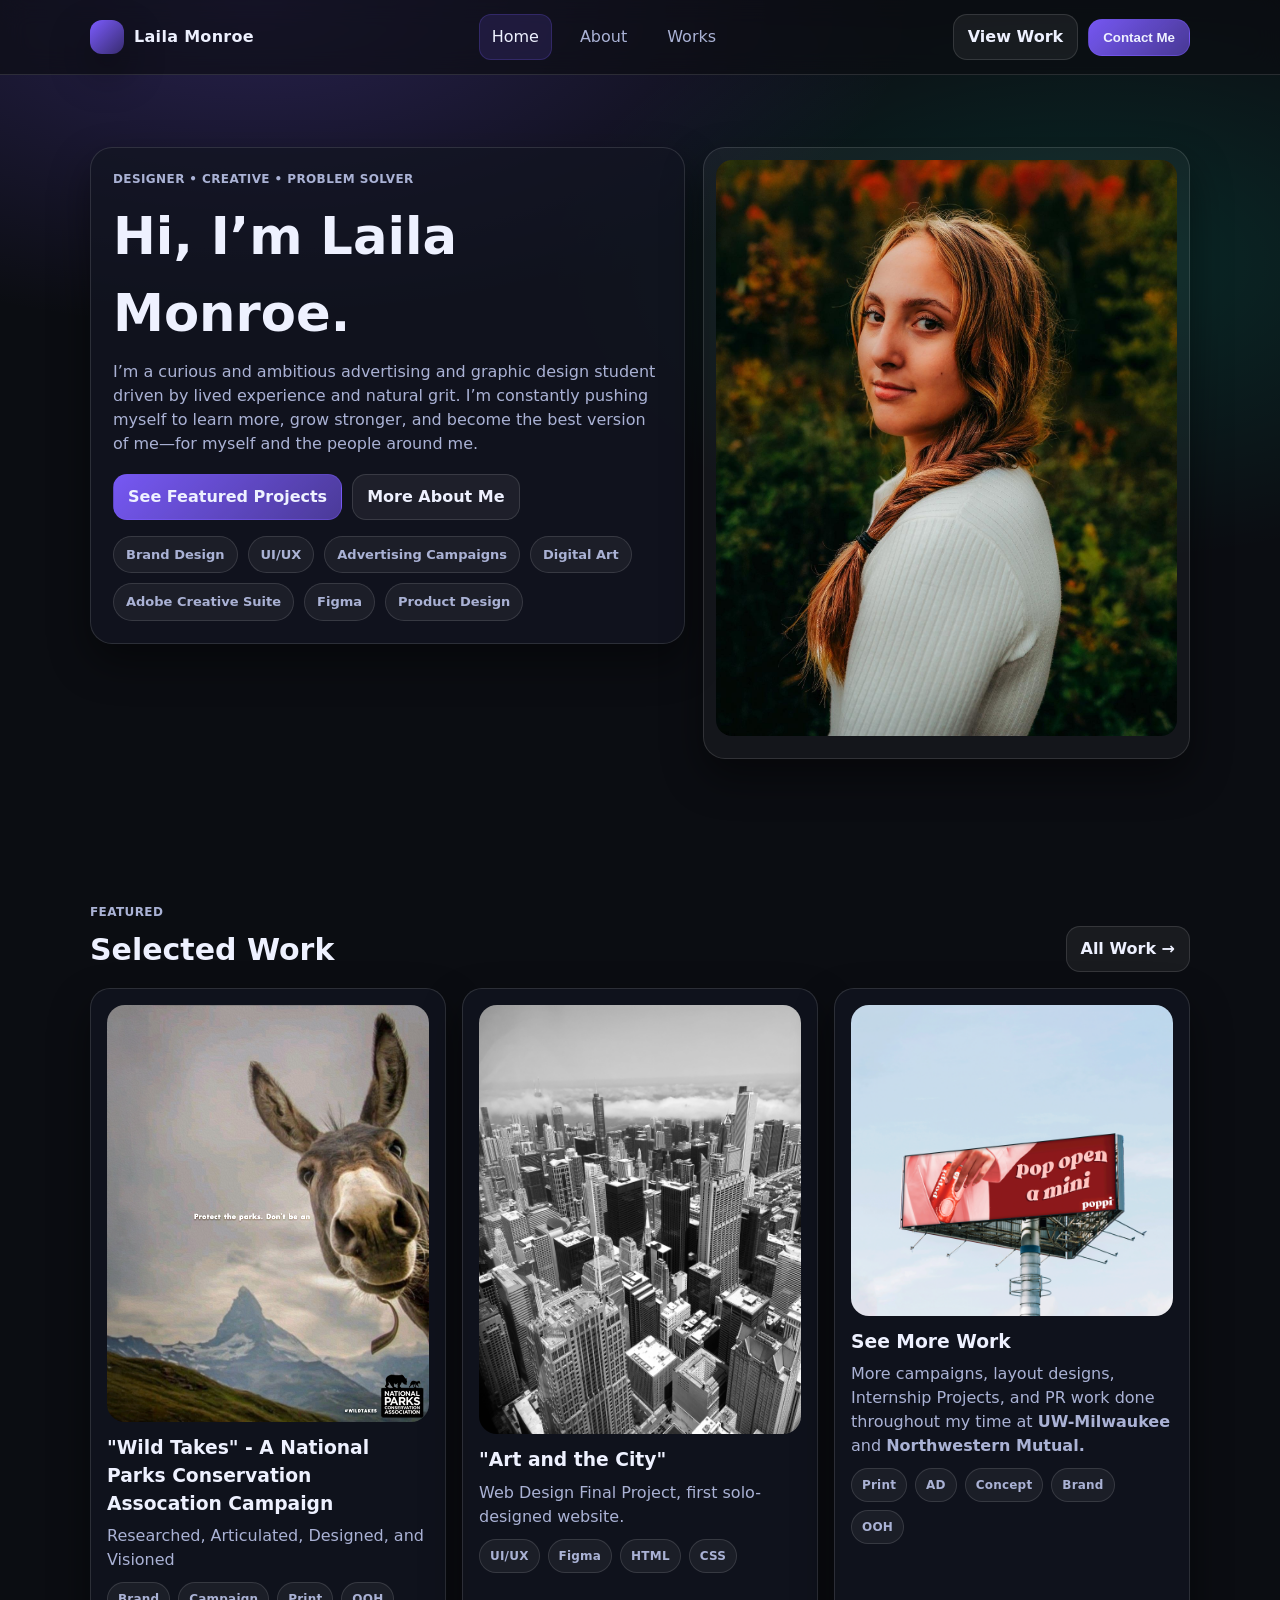
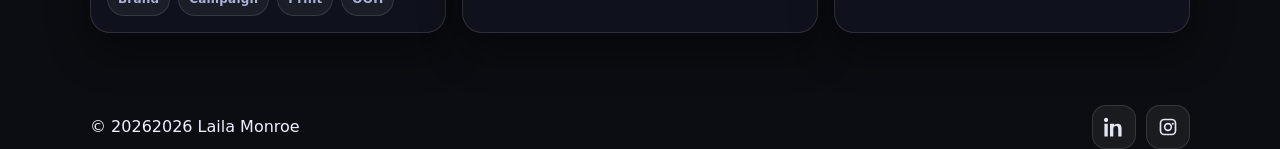
==== index.html @ 77f10ff6 "Update index.html" ====
<!doctype html>
<html lang="en">
<head>
  <meta charset="utf-8" />
  <meta name="viewport" content="width=device-width,initial-scale=1" />
  <title>Laila Monroe — Portfolio</title>
  <link rel="stylesheet" href="assets/css/styles.css" />
</head>
<body>

<header class="header">
  <div class="container">
    <nav class="navbar">
      <a class="brand" href="index.html">
        <span class="brand-badge"></span>
        <span>Laila Monroe</span>
      </a>

      <div class="nav-links">
        <a data-nav href="index.html">Home</a>
        <a data-nav href="about.html">About</a>
        <a data-nav href="works.html">Works</a>
        
      </div>

      <div class="actions">
        <a class="btn" href="works.html">View Work</a>
        <button class="btn primary" data-open-contact>Contact Me</button>
      </div>
    </nav>
  </div>
</header>

<main>
  <section class="section">
    <div class="container hero">
      <div class="hero-card">
        <div class="kicker">Designer • Creative • Problem Solver</div>
        <h1>Hi, I’m Laila Monroe.</h1>
        <p class="lead">
     I’m a curious and ambitious advertising and graphic design student driven by lived experience and natural grit. I’m constantly pushing myself to learn more, grow stronger, and become the best version of me—for myself and the people around me.
        <div class="actions">
          <a class="btn primary" href="works.html">See Featured Projects</a>
          <a class="btn" href="about.html">More About Me</a>
        </div>
        <div class="pills">
          <span class="pill">Brand Design</span>
          <span class="pill">UI/UX</span>
          <span class="pill">Advertising Campaigns</span>
          <span class="pill">Digital Art</span>
          <span class="pill">Adobe Creative Suite</span>
          <span class="pill">Figma</span>
          <span class="pill">Product Design</span>
        </div>
      </div>

      <div class="hero-media">
        <img src="assets/img/about/12EDFD7E-B3FA-4A56-BC71-613D9333C29A (1).JPG" alt="Featured mockup preview" />
        <div class="small" style="margin-top:10px;">
          
        </div>
      </div>
    </div>
  </section>

  <section class="section">
    <div class="container">
      <div style="display:flex; align-items:end; justify-content:space-between; gap:16px; margin-bottom:16px;">
        <div>
          <div class="kicker">Featured</div>
          <h2 style="margin:6px 0 0;">Selected Work</h2>
        </div>
        <a class="btn" href="works.html">All Work →</a>
      </div>

      <div class="grid">
        <a class="card" href="projects/project-1.html">
          <img src="assets/img/project-1/npca-ad-2.png" alt="Project 1 preview" />
          <h3>"Wild Takes" - A National Parks Conservation Assocation Campaign</h3>
          <p>Researched, Articulated, Designed, and Visioned</p>
          <div class="meta">
            <span class="tag">Brand</span><span class="tag">Campaign</span><span class="tag">Print</span><span class="tag">OOH</span>
          </div>
        </a>

        <a class="card" href="projects/project-2.html">
          <img src="assets/img/about/IMG_1219.jpeg" alt="Project 2 preview" />
          <h3>"Art and the City"</h3>
          <p>Web Design Final Project, first solo-designed website.</p>
          <div class="meta">
            <span class="tag">UI/UX</span><span class="tag">Figma</span><span class="tag">HTML</span><span class="tag">CSS</span>
          </div>
        </a>

        <a class="card" href="works.html">
          <img src="assets/img/project-3/poppi-billboard.png" alt="More work preview" />
          <h3>See More Work</h3>
          <p>More campaigns, layout designs, Internship Projects, and PR work done throughout my time at <b>UW-Milwaukee</b> and <b>Northwestern Mutual. </b></p>
          <div class="meta">
            <span class="tag">Print</span><span class="tag">AD</span><span class="tag">Concept</span><span class="tag">Brand</span><span class="tag">OOH</span>
          </div>
        </a>
      </div>
    </div>
  </section>
</main>

<footer class="footer-inner">
  <div class="container footer-inner">
    <div>© 2026<span id="year"></span> Laila Monroe</div>

    <div class="social">
      <a class="social-link" href="https://www.linkedin.com/in/lailamonroe" target="_blank" rel="noopener" aria-label="LinkedIn">
        <svg viewBox="0 0 24 24" aria-hidden="true">
          <path d="M4.98 3.5C4.98 4.88 3.87 6 2.5 6S0 4.88 0 3.5 1.12 1 2.5 1s2.48 1.12 2.48 2.5ZM.5 23.5h4V7.98h-4V23.5ZM8.5 7.98h3.84v2.12h.05c.54-1.02 1.86-2.1 3.83-2.1 4.1 0 4.86 2.7 4.86 6.2v9.3h-4v-8.25c0-1.97-.04-4.5-2.74-4.5-2.74 0-3.16 2.14-3.16 4.36v8.39h-4V7.98Z"/>
        </svg>
      </a>

      <a class="social-link" href="https://www.instagram.com/artxxlai" target="_blank" rel="noopener" aria-label="Instagram">
        <svg viewBox="0 0 24 24" aria-hidden="true">
          <path d="M7.5 2h9A5.5 5.5 0 0 1 22 7.5v9A5.5 5.5 0 0 1 16.5 22h-9A5.5 5.5 0 0 1 2 16.5v-9A5.5 5.5 0 0 1 7.5 2Zm0 2A3.5 3.5 0 0 0 4 7.5v9A3.5 3.5 0 0 0 7.5 20h9a3.5 3.5 0 0 0 3.5-3.5v-9A3.5 3.5 0 0 0 16.5 4h-9ZM12 7a5 5 0 1 1 0 10 5 5 0 0 1 0-10Zm0 2a3 3 0 1 0 0 6 3 3 0 0 0 0-6Zm5.75-2.25a1.25 1.25 0 1 1 0 2.5 1.25 1.25 0 0 1 0-2.5Z"/>
        </svg>
      </a>
    </div>
  </div>
</footer>

<!-- Contact Modal -->
<div class="modal-backdrop" data-modal-backdrop>
  <div class="modal" role="dialog" aria-modal="true" aria-label="Contact form">
    <div class="modal-header">
      <h2>Contact Me</h2>
      <button class="close-btn" data-close-contact>Close</button>
    </div>

    <form class="form" action="https://formspree.io/f/YOUR_FORM_ID" method="POST">
      <input class="input" name="name" placeholder="Your name" required />
      <input class="input" type="email" name="email" placeholder="Your email" required />
      <textarea class="input" name="message" placeholder="What do you want to make together?" required></textarea>
      <button class="btn primary" type="submit">Send</button>
      
    </form>
  </div>
</div>

<script src="assets/js/main.js"></script>
<script>
  document.getElementById("year").textContent = new Date().getFullYear();
</script>
</body>
</html>
---- assets/css/styles.css ----
/* =========================
   1) THEME
========================= */
:root{
  --bg:#0b0d12;
  --card:#121622;
  --text:#eef1ff;
  --muted:#aab2d5;
  --accent:#7c5cff;
  --border:rgba(255,255,255,.12);
  --shadow: 0 18px 40px rgba(0,0,0,.45);

  --container: 1100px;
  --radius-sm: 14px;
  --radius-md: 20px;
  --radius-lg: 22px;
}

/* =========================
   2) BASE / RESET
========================= */
*{ box-sizing:border-box; }
html,body{ margin:0; padding:0; }

body{
  font-family: ui-sans-serif, system-ui, -apple-system, Segoe UI, Roboto, Arial, "Apple Color Emoji","Segoe UI Emoji";
  background:
    radial-gradient(1200px 600px at 20% 0%, rgba(124,92,255,.25), transparent 55%),
    radial-gradient(900px 500px at 85% 15%, rgba(0,255,200,.12), transparent 60%),
    var(--bg);
  color:var(--text);
  line-height:1.5;
}

a{ color:inherit; text-decoration:none; }
img{ max-width:100%; display:block; border-radius:18px; }

.small{
  color: var(--muted);
  font-size: 13px;
  line-height: 1.4;
}

/* =========================
   3) LAYOUT
========================= */
.container{ width:min(var(--container), 92%); margin:0 auto; }
.section{ padding:72px 0; }

/* =========================
   3.1) GLOBAL HERO + GRID
========================= */
.hero{
  display:grid;
  grid-template-columns: 1.1fr .9fr;
  gap: 18px;
  align-items: start;
}

.hero-card{
  background: rgba(18,22,34,.72);
  border: 1px solid var(--border);
  border-radius: var(--radius-lg);
  padding: 22px;
  box-shadow: var(--shadow);
}

.hero-media{
  border-radius: var(--radius-lg);
  overflow:hidden;
  border: 1px solid var(--border);
  background: rgba(255,255,255,.04);
  box-shadow: var(--shadow);
  padding: 12px;
}

.hero-media img{
  border-radius: 16px;
}

.grid{
  display:grid;
  grid-template-columns: repeat(12, 1fr);
  gap: 16px;
  align-items: stretch;
}

/* default card span for grids */
.grid > .card,
.grid > a.card{
  grid-column: span 4;
}

@media (max-width: 980px){
  .hero{ grid-template-columns: 1fr; }
  .grid > .card,
  .grid > a.card{ grid-column: span 6; }
}

@media (max-width: 620px){
  .grid > .card,
  .grid > a.card{ grid-column: span 12; }
}

.sectionTitle{
  display:flex;
  align-items:flex-end;
  justify-content:space-between;
  gap: 16px;
  margin-bottom: 14px;
}

.sectionTitle h2{ margin: 0; }
.sectionTitle p{
  margin: 0;
  color: var(--muted);
}

/* =========================
   4) HEADER / NAV
========================= */
.header{
  position: sticky;
  top:0;
  z-index:50;
  backdrop-filter: blur(12px);
  background: rgba(11,13,18,.65);
  border-bottom: 1px solid var(--border);
}

.navbar{
  display:flex;
  align-items:center;
  justify-content:space-between;
  gap:16px;
  padding:14px 0;
}

.brand{
  display:flex;
  align-items:center;
  gap:10px;
  font-weight:700;
  letter-spacing:.3px;
}

.brand-badge{
  width:34px;
  height:34px;
  border-radius:12px;
  background: linear-gradient(135deg, var(--accent), rgba(124,92,255,.35));
  box-shadow: var(--shadow);
}

.nav-links{
  display:flex;
  align-items:center;
  gap:16px;
}

.nav-links a{
  padding:10px 12px;
  border-radius:12px;
  color: var(--muted);
}

.nav-links a:hover{
  background: rgba(255,255,255,.06);
  color: var(--text);
}

.nav-links a.active{
  color: var(--text);
  background: rgba(124,92,255,.14);
  border:1px solid rgba(124,92,255,.22);
}

.actions{
  display:flex;
  align-items:center;
  gap:10px;
}

/* =========================
   5) BUTTONS
========================= */
.btn{
  display:inline-flex;
  align-items:center;
  justify-content:center;
  padding:10px 14px;
  border-radius: var(--radius-sm);
  border:1px solid var(--border);
  background: rgba(255,255,255,.06);
  color: var(--text);
  cursor:pointer;
  font-weight:600;
  transition: transform .2s ease, background .2s ease, filter .2s ease;
}
.btn:hover{
  transform: translateY(-1px);
  background: rgba(255,255,255,.09);
}

.btn.primary{
  border-color: rgba(124,92,255,.35);
  background: linear-gradient(135deg, rgba(124,92,255,.95), rgba(124,92,255,.55));
}
.btn.primary:hover{ filter: brightness(1.05); }

/* =========================
   6) TYPOGRAPHY
========================= */
.kicker{
  color: var(--muted);
  font-weight:600;
  letter-spacing:.4px;
  text-transform: uppercase;
  font-size:12px;
}

h1{
  font-size: clamp(34px, 4vw, 54px);
  margin:10px 0 8px;
}

h2{
  font-size: clamp(22px, 2.6vw, 30px);
  margin: 8px 0 0;
}

h3{
  margin: 12px 0 6px;
}

.lead{
  color: var(--muted);
  font-size:16px;
  margin:0 0 18px;
}

/* =========================
   7) CARDS / STACKS
========================= */
.card{
  background: rgba(18,22,34,.7);
  border: 1px solid var(--border);
  border-radius: var(--radius-md);
  padding:16px;
  box-shadow: var(--shadow);
}

a.card{
  display:block;
  transition: transform .2s ease, background .2s ease, border-color .2s ease;
}
a.card:hover{
  transform: translateY(-2px);
  background: rgba(18,22,34,.82);
  border-color: rgba(124,92,255,.25);
}

.card p{
  color: var(--muted);
  margin: 0 0 10px;
}
.card p:last-child{ margin-bottom: 0; }

.stack{
  display:grid;
  gap:16px;
}

.card--prose p{
  margin:0 0 12px;
  color: var(--muted);
}
.card--prose p:last-child{ margin-bottom:0; }
.card--prose h3{ margin:6px 0 10px; }

.card--prose::after{
  content:"";
  display:block;
  clear:both;
}

/* =========================
   7.1) META TAGS
========================= */
.meta{
  display:flex;
  flex-wrap:wrap;
  gap:8px;
  margin-top: 10px;
}

.tag{
  padding: 7px 10px;
  border-radius: 999px;
  border: 1px solid var(--border);
  background: rgba(255,255,255,.05);
  color: var(--muted);
  font-weight: 700;
  font-size: 12px;
  letter-spacing: .2px;
}

/* =========================
   8) PILLS
========================= */
.pills{
  display:flex;
  flex-wrap:wrap;
  gap:10px;
  margin-top:16px;
}

.pill{
  padding:8px 12px;
  border-radius:999px;
  border:1px solid var(--border);
  background: rgba(255,255,255,.05);
  color: var(--muted);
  font-weight:600;
  font-size:13px;
}

/* optional: pills used as links */
.pills-links .pill{
  display:inline-flex;
  align-items:center;
  justify-content:center;
  cursor:pointer;
  transition: transform .2s ease, background .2s ease, border-color .2s ease;
}
.pills-links .pill:hover{
  transform: translateY(-1px);
  background: rgba(124,92,255,.14);
  border-color: rgba(124,92,255,.22);
  color: var(--text);
}

/* =========================
   8.1) SWIPER / SLIDERS 
========================= */
.swiper{
  width: 100%;
}

.mag-slide{
  background: rgba(18,22,34,.65);
  border: 1px solid var(--border);
  border-radius: var(--radius-lg);
  padding: 12px;
  box-shadow: var(--shadow);
}

.mag-slide img{
  width: 100%;
  height: auto;
  border-radius: 16px;
}

/* =========================
   9) FOOTER + SOCIAL
========================= */
.footer{
  padding: 28px 0;
  border-top: 1px solid var(--border);
  color: var(--muted);
}

.footer-inner{
  display:flex;
  align-items:center;
  justify-content:space-between;
  gap:16px;
}

.social{
  display:flex;
  align-items:center;
  gap:10px;
}

.social-link{
  width:44px;
  height:44px;
  min-width:44px;
  min-height:44px;
  border-radius: var(--radius-sm);
  display:grid;
  place-items:center;
  border:1px solid var(--border);
  background: rgba(255,255,255,.06);
  overflow:hidden;
  transition: transform .2s ease, background .2s ease, border-color .2s ease;
}
.social-link:hover{
  transform: translateY(-2px);
  background: rgba(124,92,255,.18);
  border-color: rgba(124,92,255,.45);
}

.social-link svg{
  width:20px !important;
  height:20px !important;
  max-width:20px;
  max-height:20px;
  fill: currentColor;
  opacity:.95;
  flex-shrink:0;
}

/* =========================
   10) MODAL + FORM
========================= */
.modal-backdrop{
  position:fixed;
  inset:0;
  display:none;
  place-items:center;
  padding:18px;
  background: rgba(0,0,0,.6);
}

.modal{
  width: min(620px, 96%);
  background: rgba(18,22,34,.95);
  border: 1px solid var(--border);
  border-radius: var(--radius-lg);
  padding:18px;
  box-shadow: var(--shadow);
}

.modal-header{
  display:flex;
  justify-content:space-between;
  align-items:center;
  gap:12px;
  margin-bottom:10px;
}

.close-btn{
  border:1px solid var(--border);
  background: rgba(255,255,255,.06);
  border-radius: var(--radius-sm);
  padding:10px 12px;
  cursor:pointer;
  color: var(--text);
}

.form{ display:grid; gap:12px; }

.input{
  width:100%;
  padding:12px 14px;
  border-radius: var(--radius-sm);
  border:1px solid var(--border);
  background: rgba(255,255,255,.06);
  color: var(--text);
  outline:none;
}
.input::placeholder{ color: rgba(170,178,213,.75); }

.input:focus{
  border-color: rgba(124,92,255,.45);
  box-shadow: 0 0 0 3px rgba(124,92,255,.18);
}

textarea.input{
  min-height: 120px;
  resize: vertical;
}

/* =========================
   11) ABOUT PAGE
========================= */
.about-header{
  display: grid;
  grid-template-columns: 1.25fr 0.75fr;
  gap: 24px;
  align-items: center;
  margin-bottom: 16px;
}
.about-header .about-photo{ justify-self: end; }

.about-photo{
  width: 240px;
  aspect-ratio: 1 / 1.15;
  border-radius: 22px;
  overflow:hidden;
  border: 1px solid var(--border);
  background: rgba(255,255,255,.04);
  box-shadow: var(--shadow);
}
.about-photo img{
  width: 100%;
  height: 100%;
  object-fit: cover;
  border-radius: 0;
}

/* About layout */
.about-layout{
  display:grid;
  grid-template-columns: 1.15fr .85fr;
  gap:16px;
  align-items:start;
}

.tool-list{
  margin:10px 0 0;
  padding-left:18px;
  color: var(--muted);
}
.tool-list li{ margin:8px 0; }

/* =========================
   ABOUT — LIFE HERO SLIDER
========================= */
.life-hero{ margin-top: 16px; }

.life-hero-slider{
  position: relative;
  width: 100%;
  border-radius: 22px;
  overflow: hidden;
  border: 1px solid var(--border);
  background: rgba(18,22,34,.6);
  box-shadow: var(--shadow);
  line-height: 0;
}

.life-slide{
  position: absolute;
  inset: 0;
  margin: 0;
  opacity: 0;
  transition: opacity .7s ease;
}
.life-slide.active{
  opacity: 1;
  position: relative;
}

.life-slide img{
  width: 100%;
  height: clamp(280px, 42vw, 520px);
  object-fit: cover;
  object-position: center;
  display: block;
  border-radius: 0;
}

.life-caption{
  position: absolute;
  left: 16px;
  right: 16px;
  bottom: 16px;
  padding: 12px 14px;
  border-radius: 16px;
  border: 1px solid rgba(255,255,255,.14);
  background: rgba(11,13,18,.62);
  backdrop-filter: blur(10px);
  line-height: 1.25;
}
.life-title{
  font-weight: 800;
  letter-spacing: .2px;
  font-size: 16px;
}
.life-sub{
  margin-top: 4px;
  color: var(--muted);
  font-size: 13px;
}

.life-arrow{
  position: absolute;
  top: 50%;
  transform: translateY(-50%);
  width: 42px;
  height: 42px;
  border-radius: 14px;
  border: 1px solid rgba(255,255,255,.14);
  background: rgba(11,13,18,.45);
  color: var(--text);
  display: grid;
  place-items: center;
  cursor: pointer;
  line-height: 1;
  font-size: 26px;
}
.life-arrow:hover{ background: rgba(11,13,18,.65); }
.life-arrow.prev{ left: 14px; }
.life-arrow.next{ right: 14px; }

.life-dots{
  position: absolute;
  left: 50%;
  bottom: 14px;
  transform: translateX(-50%);
  display: flex;
  gap: 8px;
}
.life-dot{
  width: 9px;
  height: 9px;
  border-radius: 999px;
  border: 1px solid rgba(255,255,255,.24);
  background: rgba(255,255,255,.12);
  cursor: pointer;
}
.life-dot.active{
  background: rgba(124,92,255,.9);
  border-color: rgba(124,92,255,.9);
}

@media (max-width: 520px){
  .life-caption{
    left: 12px;
    right: 12px;
    bottom: 36px;
  }
}

/* =========================
   ABOUT — MINI SLIDER (WRAPS TEXT)
========================= */
.mini-slider{
  position: relative;
  overflow: hidden;
  border-radius: 60px;
  border: 0px solid var(--border);
  background: rgba(255,255,255,.04);
  box-shadow: var(--shadow);
  line-height: 0;
}

.mini-track{
  position: relative;
  width: 100%;
}

.mini-slide{
  position: absolute;
  inset: 0;
  margin: 0;
  opacity: 0;
  transition: opacity .5s ease;
}
.mini-slide.active{
  opacity: 1;
  position: relative;
}

.mini-slide img{
  width: 100%;
  height: 100%;
  object-fit: cover;
  border-radius: 0;
}

/* caption */
.mini-cap{
  position: absolute;
  left: 10px;
  right: 10px;
  bottom: 10px;
  padding: 8px 10px;
  border-radius: 12px;
  border: 0px solid rgba(255,255,255,.14);
  background: rgba(11,13,18,.62);
  backdrop-filter: blur(10px);
  color: var(--text);
  font-size: 12px;
  line-height: 1.25;
}

/* arrows */
.mini-arrow{
  position: absolute;
  top: 50%;
  transform: translateY(-50%);
  width: 32px;
  height: 32px;
  border-radius: 12px;
  border: 1px solid rgba(255,255,255,.14);
  background: rgba(11,13,18,.45);
  color: var(--text);
  display: grid;
  place-items: center;
  cursor: pointer;
  line-height: 1;
  font-size: 20px;
}
.mini-arrow.prev{ left: 8px; }
.mini-arrow.next{ right: 8px; }
.mini-arrow:hover{ background: rgba(11,13,18,.65); }

.mini-dots{
  position: absolute;
  left: 50%;
  bottom: 10px;
  transform: translateX(-50%);
  display: flex;
  gap: 7px;
}
.mini-dot{
  width: 8px;
  height: 8px;
  border-radius: 999px;
  border: 1px solid rgba(255,255,255,.24);
  background: rgba(255,255,255,.12);
  cursor: pointer;
}
.mini-dot.active{
  background: rgba(124,92,255,.9);
  border-color: rgba(124,92,255,.9);
}

/* FLOAT WRAP VERSION */
.mini-slider--float{
  float: right;
  width: 220px;         
  aspect-ratio: 1 / 1;  
  margin: 6px 0 12px 14px;
}

/* Mobile: stack it (no wrap) */
@media (max-width: 700px){
  .mini-slider--float{
    float: none;
    width: 100%;
    margin: 12px 0;
  }
}

/* =========================
   ABOUT — REAL MAP EMBED
========================= */
.map-card{
  position: relative;
  width: 100%;
  height: 190px;
  margin-top: 12px;
  border-radius: 18px;
  overflow: hidden;
  border: 1px solid var(--border);
  background: rgba(18,22,34,.75);
  box-shadow: var(--shadow);
}

.map-iframe{
  width: 100%;
  height: 100%;
  border: 0;
  display: block;
}

.map-card .map-iframe{
  filter: saturate(.9) contrast(1.05);
}

.map-label{
  position: absolute;
  left: 12px;
  bottom: 12px;
  padding: 10px 12px;
  border-radius: 14px;
  border: 1px solid rgba(255,255,255,.14);
  background: rgba(11,13,18,.62);
  backdrop-filter: blur(10px);
  color: var(--text);
  font-weight: 800;
  letter-spacing: .2px;
}

.map-pin{
  position:absolute;
  left: 58%;
  top: 45%;
  width: 14px;
  height: 14px;
  border-radius: 999px;
  background: var(--accent);
  box-shadow: 0 0 0 7px rgba(124,92,255,.22);
}
.map-pin::after{
  content:"";
  position:absolute;
  left:50%;
  top:100%;
  transform:translateX(-50%);
  width:0; height:0;
  border-left:7px solid transparent;
  border-right:7px solid transparent;
  border-top:10px solid var(--accent);
}

/* =========================
   12) RESPONSIVE
========================= */
@media (max-width: 900px){
  .about-layout{ grid-template-columns: 1fr; }

  .about-header{ grid-template-columns: 1fr; }
  .about-header .about-photo{ justify-self: start; }

  .footer-inner{
    flex-direction: column;
    align-items: flex-start;
  }
}
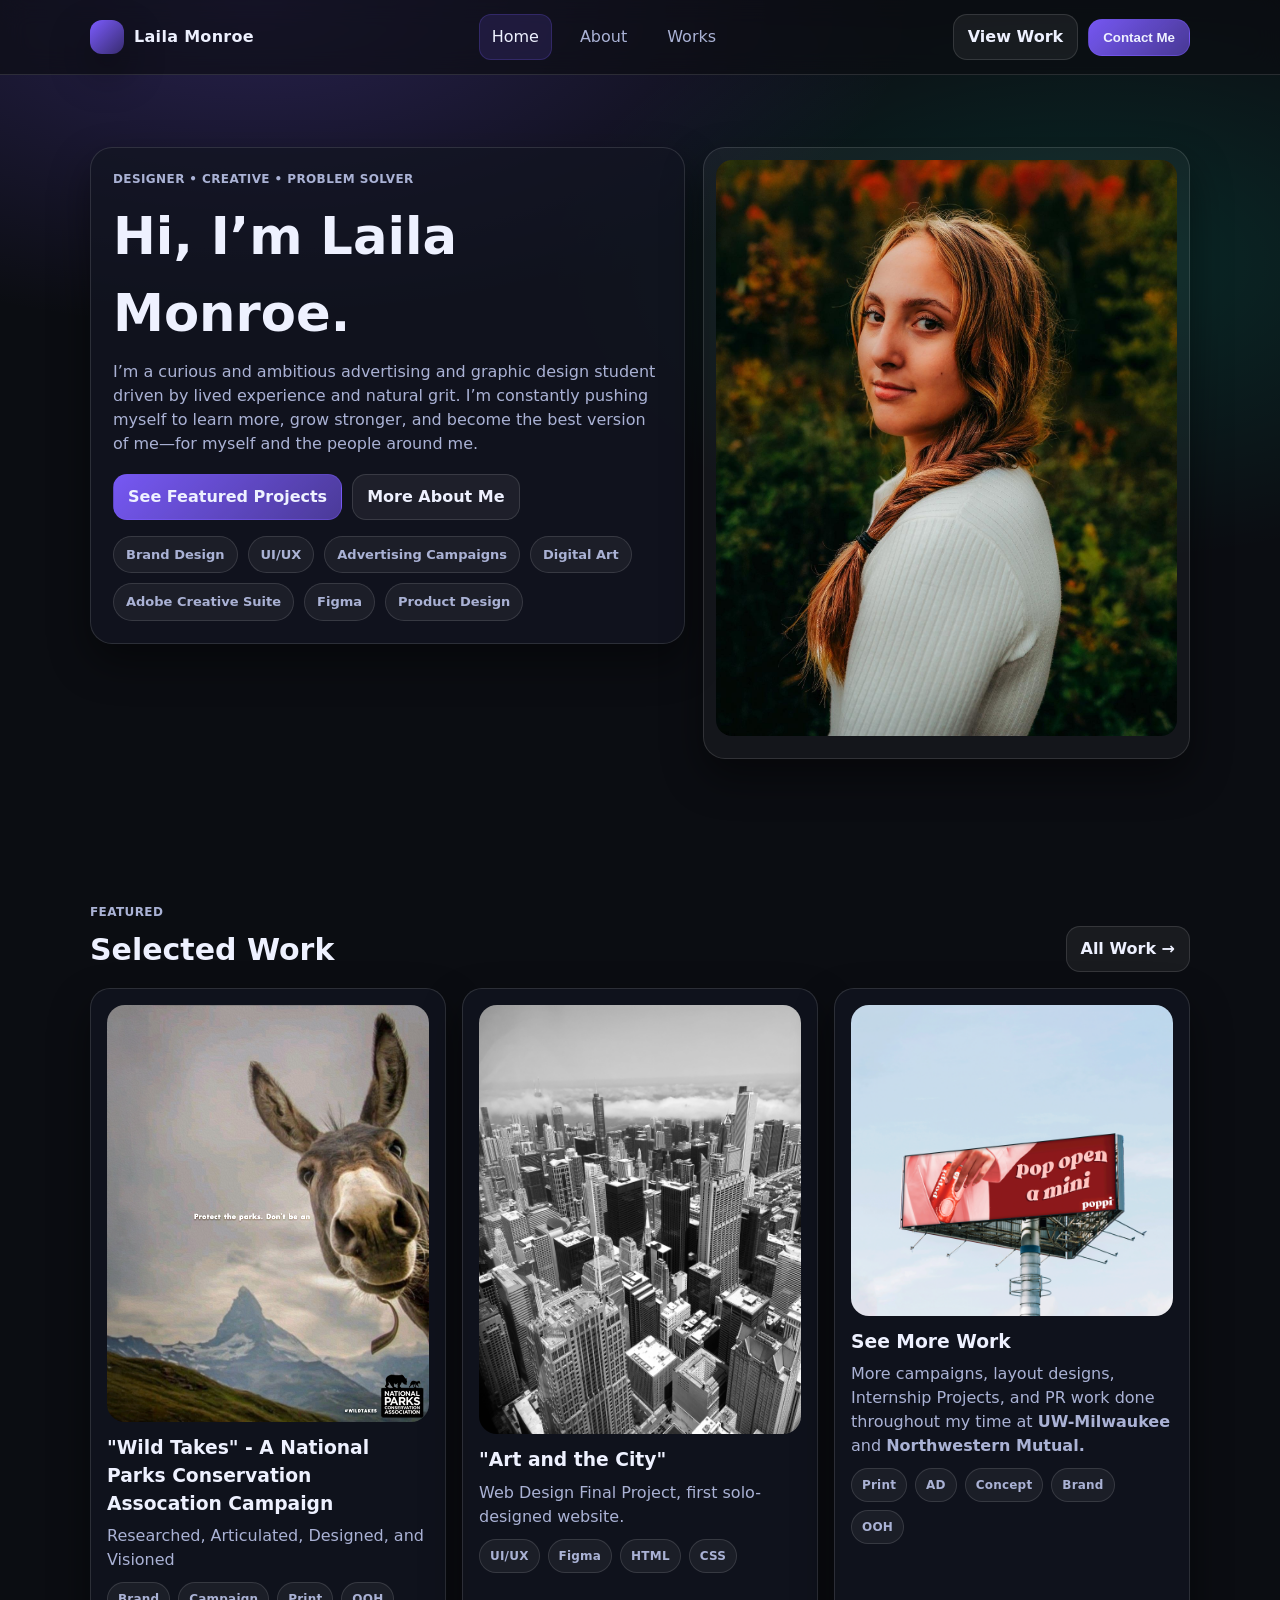
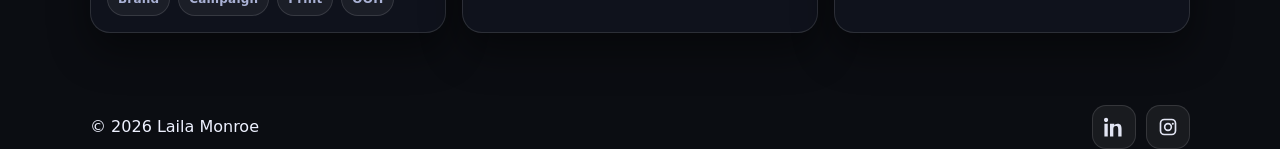
==== commit 42306aa1: "dates" ====
--- a/index.html
+++ b/index.html
@@ -107,7 +107,7 @@
 
 <footer class="footer-inner">
   <div class="container footer-inner">
-    <div>© 2026<span id="year"></span> Laila Monroe</div>
+    <div>© <span id="year"></span> Laila Monroe</div>
 
     <div class="social">
       <a class="social-link" href="https://www.linkedin.com/in/lailamonroe" target="_blank" rel="noopener" aria-label="LinkedIn">
@@ -138,7 +138,7 @@
       <input class="input" type="email" name="email" placeholder="Your email" required />
       <textarea class="input" name="message" placeholder="What do you want to make together?" required></textarea>
       <button class="btn primary" type="submit">Send</button>
-      
+      <div class="small">Under Construction... Will work soon.</div>
     </form>
   </div>
 </div>
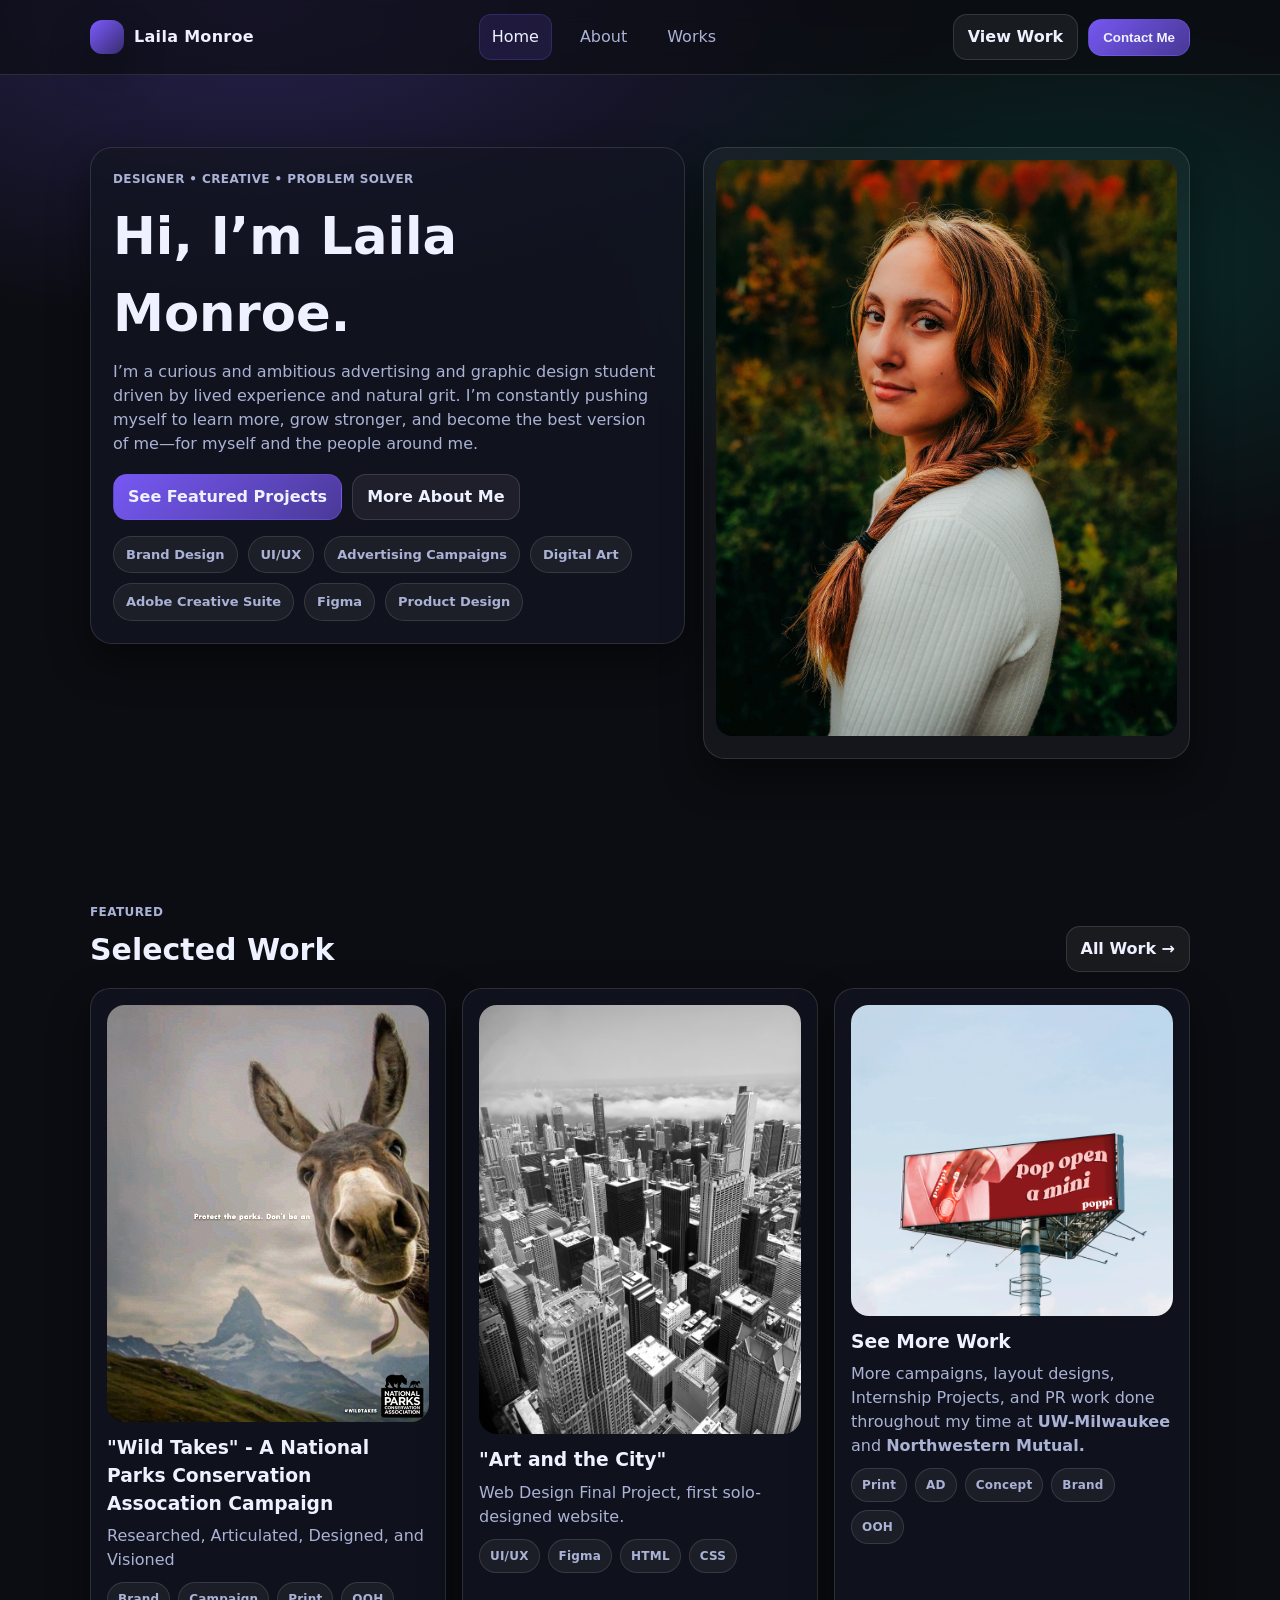
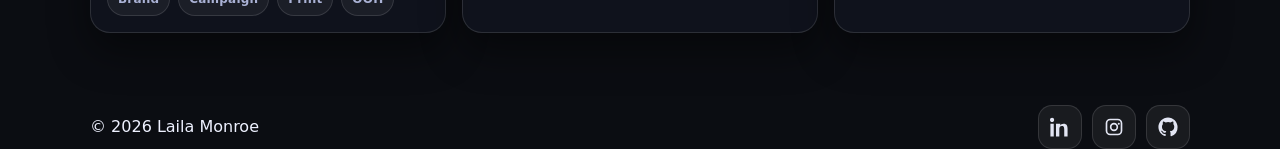
==== commit bcf0306f: "Footer changes" ====
--- a/index.html
+++ b/index.html
@@ -121,6 +121,13 @@
           <path d="M7.5 2h9A5.5 5.5 0 0 1 22 7.5v9A5.5 5.5 0 0 1 16.5 22h-9A5.5 5.5 0 0 1 2 16.5v-9A5.5 5.5 0 0 1 7.5 2Zm0 2A3.5 3.5 0 0 0 4 7.5v9A3.5 3.5 0 0 0 7.5 20h9a3.5 3.5 0 0 0 3.5-3.5v-9A3.5 3.5 0 0 0 16.5 4h-9ZM12 7a5 5 0 1 1 0 10 5 5 0 0 1 0-10Zm0 2a3 3 0 1 0 0 6 3 3 0 0 0 0-6Zm5.75-2.25a1.25 1.25 0 1 1 0 2.5 1.25 1.25 0 0 1 0-2.5Z"/>
         </svg>
       </a>
+
+      <a class="social-link" href="https://github.com/lailamonroe" target="_blank" rel="noopener" aria-label="GitHub">
+        <!-- GitHub icon -->
+        <svg viewBox="0 0 24 24" aria-hidden="true">
+          <path d="M12 .5C5.73.5.5 5.73.5 12c0 5.08 3.29 9.39 7.86 10.91.58.1.79-.25.79-.56v-2.02c-3.2.7-3.88-1.37-3.88-1.37-.53-1.35-1.29-1.71-1.29-1.71-1.06-.72.08-.71.08-.71 1.17.08 1.78 1.2 1.78 1.2 1.04 1.78 2.73 1.27 3.4.97.1-.75.41-1.27.74-1.56-2.55-.29-5.23-1.27-5.23-5.67 0-1.25.45-2.27 1.19-3.07-.12-.29-.52-1.46.11-3.05 0 0 .97-.31 3.18 1.17a11.07 11.07 0 0 1 5.79 0c2.2-1.48 3.18-1.17 3.18-1.17.63 1.59.23 2.76.11 3.05.74.8 1.19 1.82 1.19 3.07 0 4.41-2.69 5.38-5.25 5.66.42.36.8 1.08.8 2.18v3.24c0 .31.21.67.8.56A11.52 11.52 0 0 0 23.5 12C23.5 5.73 18.27.5 12 .5Z"/>
+        </svg>
+      </a>
     </div>
   </div>
 </footer>
--- a/assets/css/styles.css
+++ b/assets/css/styles.css
@@ -813,3 +813,20 @@
     align-items: flex-start;
   }
 }
+
+/* =========================
+   PROJECT FLOAT BUTTON (HERO)
+========================= */
+.hero-card{
+  position: relative;
+}
+
+.project-float-link{
+  position: absolute;
+  top: 18px;
+  right: 18px;
+  font-size: 14px;
+  padding: 10px 14px;
+  z-index: 2;
+}
+
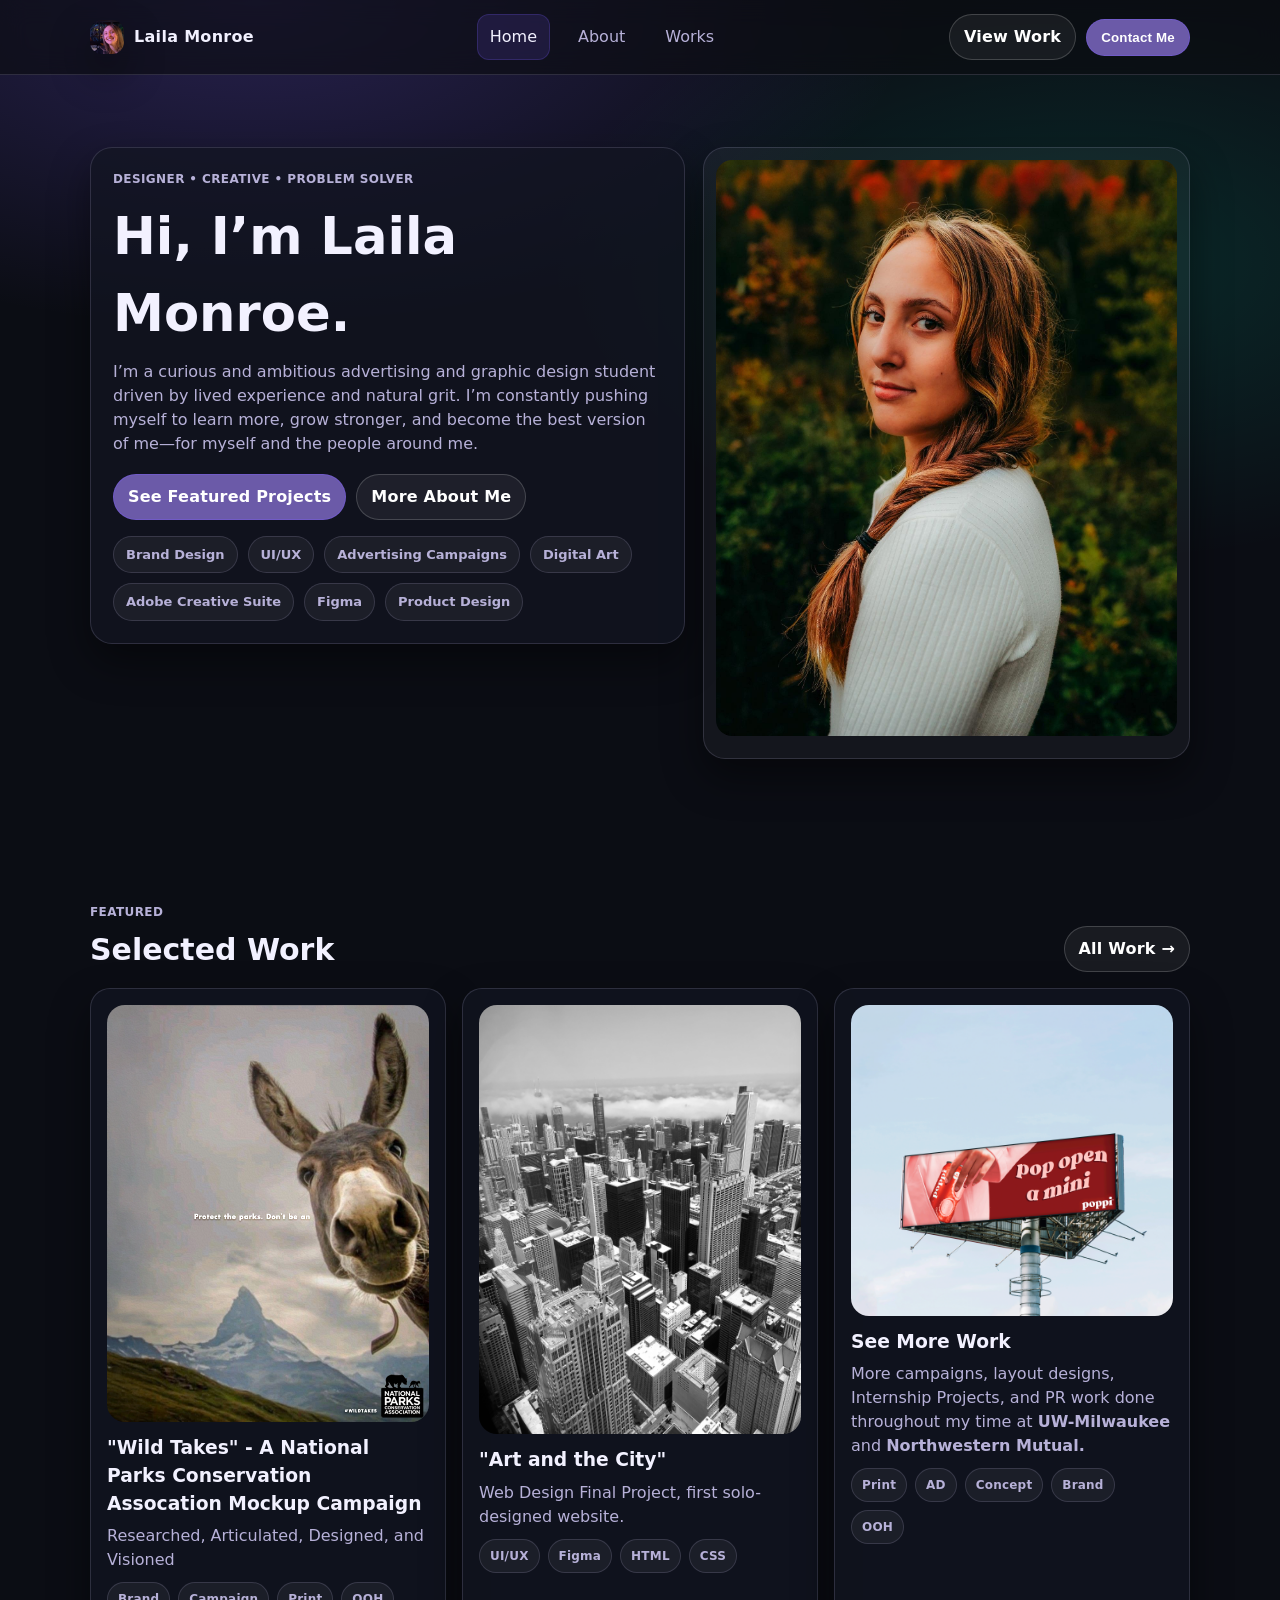
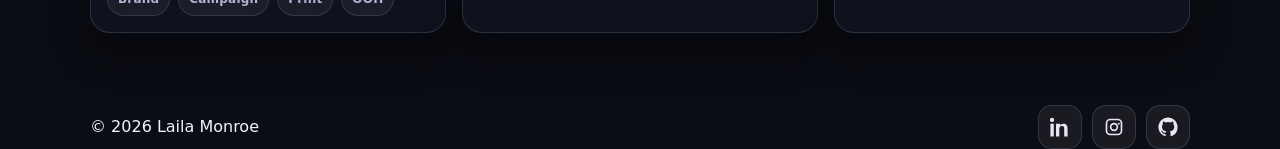
==== commit 7b13f5bf: "Mockup term added" ====
--- a/index.html
+++ b/index.html
@@ -76,7 +76,7 @@
       <div class="grid">
         <a class="card" href="projects/project-1.html">
           <img src="assets/img/project-1/npca-ad-2.png" alt="Project 1 preview" />
-          <h3>"Wild Takes" - A National Parks Conservation Assocation Campaign</h3>
+          <h3>"Wild Takes" - A National Parks Conservation Assocation Mockup Campaign</h3>
           <p>Researched, Articulated, Designed, and Visioned</p>
           <div class="meta">
             <span class="tag">Brand</span><span class="tag">Campaign</span><span class="tag">Print</span><span class="tag">OOH</span>
--- a/assets/css/styles.css
+++ b/assets/css/styles.css
@@ -2,19 +2,21 @@
    1) THEME
 ========================= */
 :root{
-  --bg:#0b0d12;
-  --card:#121622;
-  --text:#eef1ff;
-  --muted:#aab2d5;
-  --accent:#7c5cff;
-  --border:rgba(255,255,255,.12);
+  --bg:#0b0d14;          
+  --card:#14172a;        
+  --text:#f2f1ff;       
+  --muted:#b7b1d8;       
+  --accent:#6b5aa8;     
+  --accent-pink:#c26aa7; 
+  --accent-orange:#d98b5f; 
+  --border:rgba(183,177,216,.18);
   --shadow: 0 18px 40px rgba(0,0,0,.45);
-
   --container: 1100px;
   --radius-sm: 14px;
   --radius-md: 20px;
   --radius-lg: 22px;
 }
+
 
 /* =========================
    2) BASE / RESET
@@ -148,7 +150,12 @@
   width:34px;
   height:34px;
   border-radius:12px;
-  background: linear-gradient(135deg, var(--accent), rgba(124,92,255,.35));
+
+  background-image: url("../img/about/IMG_5942.jpeg");
+  background-size: cover;
+  background-position: center;
+  background-repeat: no-repeat;
+
   box-shadow: var(--shadow);
 }
 
@@ -204,7 +211,7 @@
 
 .btn.primary{
   border-color: rgba(124,92,255,.35);
-  background: linear-gradient(135deg, rgba(124,92,255,.95), rgba(124,92,255,.55));
+  background: var(--accent);
 }
 .btn.primary:hover{ filter: brightness(1.05); }
 
@@ -313,6 +320,8 @@
   flex-wrap:wrap;
   gap:10px;
   margin-top:16px;
+  border-color: var(--accent-pink);
+  color: var(--accent-pink);
 }
 
 .pill{
@@ -728,7 +737,6 @@
   margin: 6px 0 12px 14px;
 }
 
-/* Mobile: stack it (no wrap) */
 @media (max-width: 700px){
   .mini-slider--float{
     float: none;
@@ -830,3 +838,228 @@
   z-index: 2;
 }
 
+/* button row */
+.deliverablesLinks{
+  display: flex;
+  flex-wrap: wrap;
+  gap: 10px;
+  margin-top: 12px;
+}
+
+/* pill button style */
+.btn{
+  display: inline-flex;
+  align-items: center;
+  justify-content: center;
+  padding: 10px 14px;
+  border-radius: 999px;
+  border: 1px solid rgba(255,255,255,.18);
+  background: rgba(255,255,255,.06);
+  color: #fff;
+  text-decoration: none;
+  font-weight: 600;
+  letter-spacing: .2px;
+  transition: transform .15s ease, background .15s ease, border-color .15s ease;
+}
+
+.btn:hover{
+  transform: translateY(-1px);
+  background: rgba(255,255,255,.10);
+  border-color: rgba(255,255,255,.30);
+}
+
+.btn:focus-visible{
+  outline: 2px solid rgba(255,255,255,.55);
+  outline-offset: 3px;
+}
+/* =========================
+   PROJECT 1 – DELIVERABLE SLIDERS
+========================= */
+
+.card.deliverable-block{
+  background: transparent;
+  border: none;
+  box-shadow: none;
+  padding: 0;
+  margin-top: 18px;
+}
+
+.project-slider{
+  position: relative;
+  width: 100%;
+  border-radius: 22px;
+  overflow: hidden;                
+  border: 1px solid var(--border);
+  background: rgba(18,22,34,.6);
+  box-shadow: var(--shadow);
+  line-height: 0;                  
+}
+
+/* slides */
+.project-slide{
+  position: absolute;
+  inset: 0;
+  margin: 0;
+  opacity: 0;
+  transition: opacity .7s ease;
+  pointer-events: none;
+}
+
+.project-slide.active{
+  position: relative;              
+  opacity: 1;
+  pointer-events: auto;
+}
+
+.project-slide img{
+  width: 100%;
+  height: auto;                   
+  display: block;
+  object-fit: contain;
+  object-position: center;
+  border-radius: 0;                
+  background: transparent;
+}
+
+/* ===== Project slider caption: hover bottom-left pill ===== */
+
+.project-caption{
+  opacity: 0;
+  pointer-events: none;
+  transition: opacity .25s ease, transform .25s ease;
+  transform: translateY(6px);
+}
+
+.project-slide:hover .project-caption{
+  opacity: 1;
+  transform: translateY(0);
+}
+
+.project-caption.left-pill{
+  position: absolute;
+  left: 16px;
+  right: auto;
+  bottom: 16px;
+
+  max-width: 42%;
+  padding: 12px 14px;
+
+  background: rgba(11,13,18,.62);
+  backdrop-filter: blur(10px);
+  border: 1px solid rgba(255,255,255,.14);
+  border-radius: 999px;
+
+  line-height: 1.25;
+  pointer-events: none; 
+}
+
+@media (max-width: 520px){
+  .project-caption.left-pill{
+    max-width: 85%;
+    left: 12px;
+    bottom: 12px;
+  }
+}
+
+.project-caption{
+  left: 16px;
+  right: auto;
+  bottom: 16px;
+  max-width: 48%;
+}
+
+.project-title{
+  font-weight: 800;
+  letter-spacing: .2px;
+  font-size: 16px;
+}
+
+.project-sub{
+  margin-top: 4px;
+  color: var(--muted);
+  font-size: 13px;
+}
+
+.project-arrow{
+  position: absolute;
+  top: 50%;
+  transform: translateY(-50%);
+  width: 42px;
+  height: 42px;
+  border-radius: 14px;
+  border: 1px solid rgba(255,255,255,.14);
+  background: rgba(11,13,18,.45);
+  color: var(--text);
+  display: grid;
+  place-items: center;
+  cursor: pointer;
+  line-height: 1;
+  font-size: 26px;
+  z-index: 3;
+}
+
+.project-arrow:hover{ background: rgba(11,13,18,.65); }
+.project-arrow.prev{ left: 14px; }
+.project-arrow.next{ right: 14px; }
+
+.project-dots{
+  position: absolute;
+  left: 50%;
+  bottom: 14px;
+  transform: translateX(-50%);
+  display: flex;
+  gap: 8px;
+  z-index: 3;
+}
+
+.project-dot{
+  width: 9px;
+  height: 9px;
+  border-radius: 999px;
+  border: 1px solid rgba(255,255,255,.24);
+  background: rgba(255,255,255,.12);
+  cursor: pointer;
+}
+
+.project-dot.active{
+  background: rgba(223, 4, 139, 0.686);
+  border-color: rgba(94, 0, 39, 0.9);
+}
+
+.deliverable-head{
+  display: flex;
+  justify-content: space-between;
+  align-items: baseline;
+  gap: 12px;
+  margin-bottom: 10px;
+}
+
+@media (max-width: 520px){
+  .project-caption{
+    left: 12px;
+    right: 12px;
+    bottom: 36px;
+  }
+}
+
+.project-slider.inline-lg{
+  max-width: 860px;            
+  margin: 18px auto 0;
+}
+
+.project-slider.inline-md{
+  max-width: 640px;           
+  margin: 18px auto 0;
+}
+
+.project-slider.inline-lg .project-caption,
+.project-slider.inline-md .project-caption{
+  left: 14px;
+  right: 14px;
+  bottom: 14px;
+}
+
+@media (max-width: 900px){
+  .project-slider.inline-lg{ max-width: 100%; }
+  .project-slider.inline-md{ max-width: 100%; }
+}
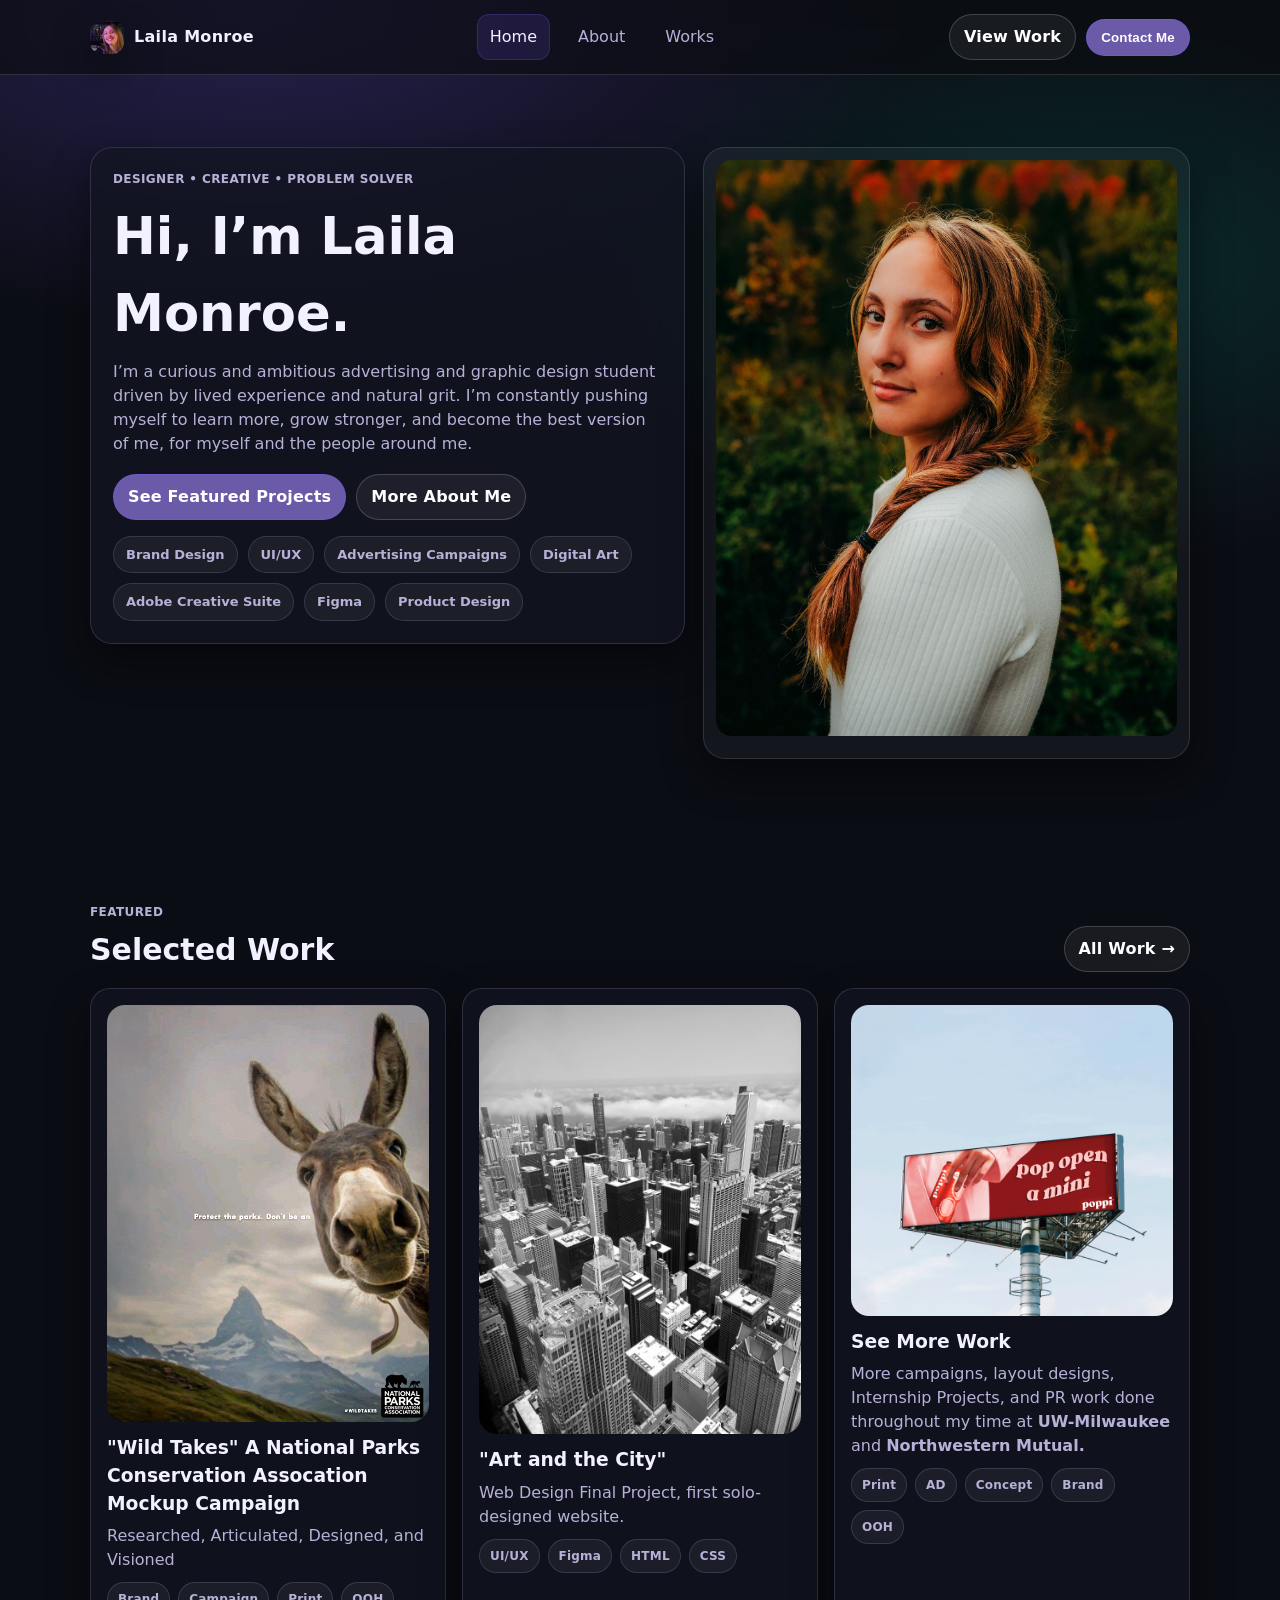
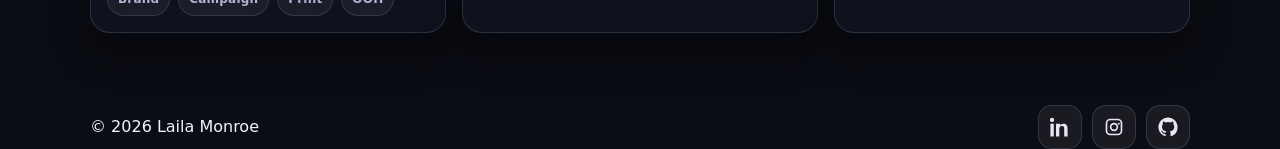
==== commit 142a516f: "Update index.html" ====
--- a/index.html
+++ b/index.html
@@ -38,7 +38,7 @@
         <div class="kicker">Designer • Creative • Problem Solver</div>
         <h1>Hi, I’m Laila Monroe.</h1>
         <p class="lead">
-     I’m a curious and ambitious advertising and graphic design student driven by lived experience and natural grit. I’m constantly pushing myself to learn more, grow stronger, and become the best version of me—for myself and the people around me.
+     I’m a curious and ambitious advertising and graphic design student driven by lived experience and natural grit. I’m constantly pushing myself to learn more, grow stronger, and become the best version of me, for myself and the people around me.
         <div class="actions">
           <a class="btn primary" href="works.html">See Featured Projects</a>
           <a class="btn" href="about.html">More About Me</a>
@@ -76,7 +76,7 @@
       <div class="grid">
         <a class="card" href="projects/project-1.html">
           <img src="assets/img/project-1/npca-ad-2.png" alt="Project 1 preview" />
-          <h3>"Wild Takes" - A National Parks Conservation Assocation Mockup Campaign</h3>
+          <h3>"Wild Takes" A National Parks Conservation Assocation Mockup Campaign</h3>
           <p>Researched, Articulated, Designed, and Visioned</p>
           <div class="meta">
             <span class="tag">Brand</span><span class="tag">Campaign</span><span class="tag">Print</span><span class="tag">OOH</span>
